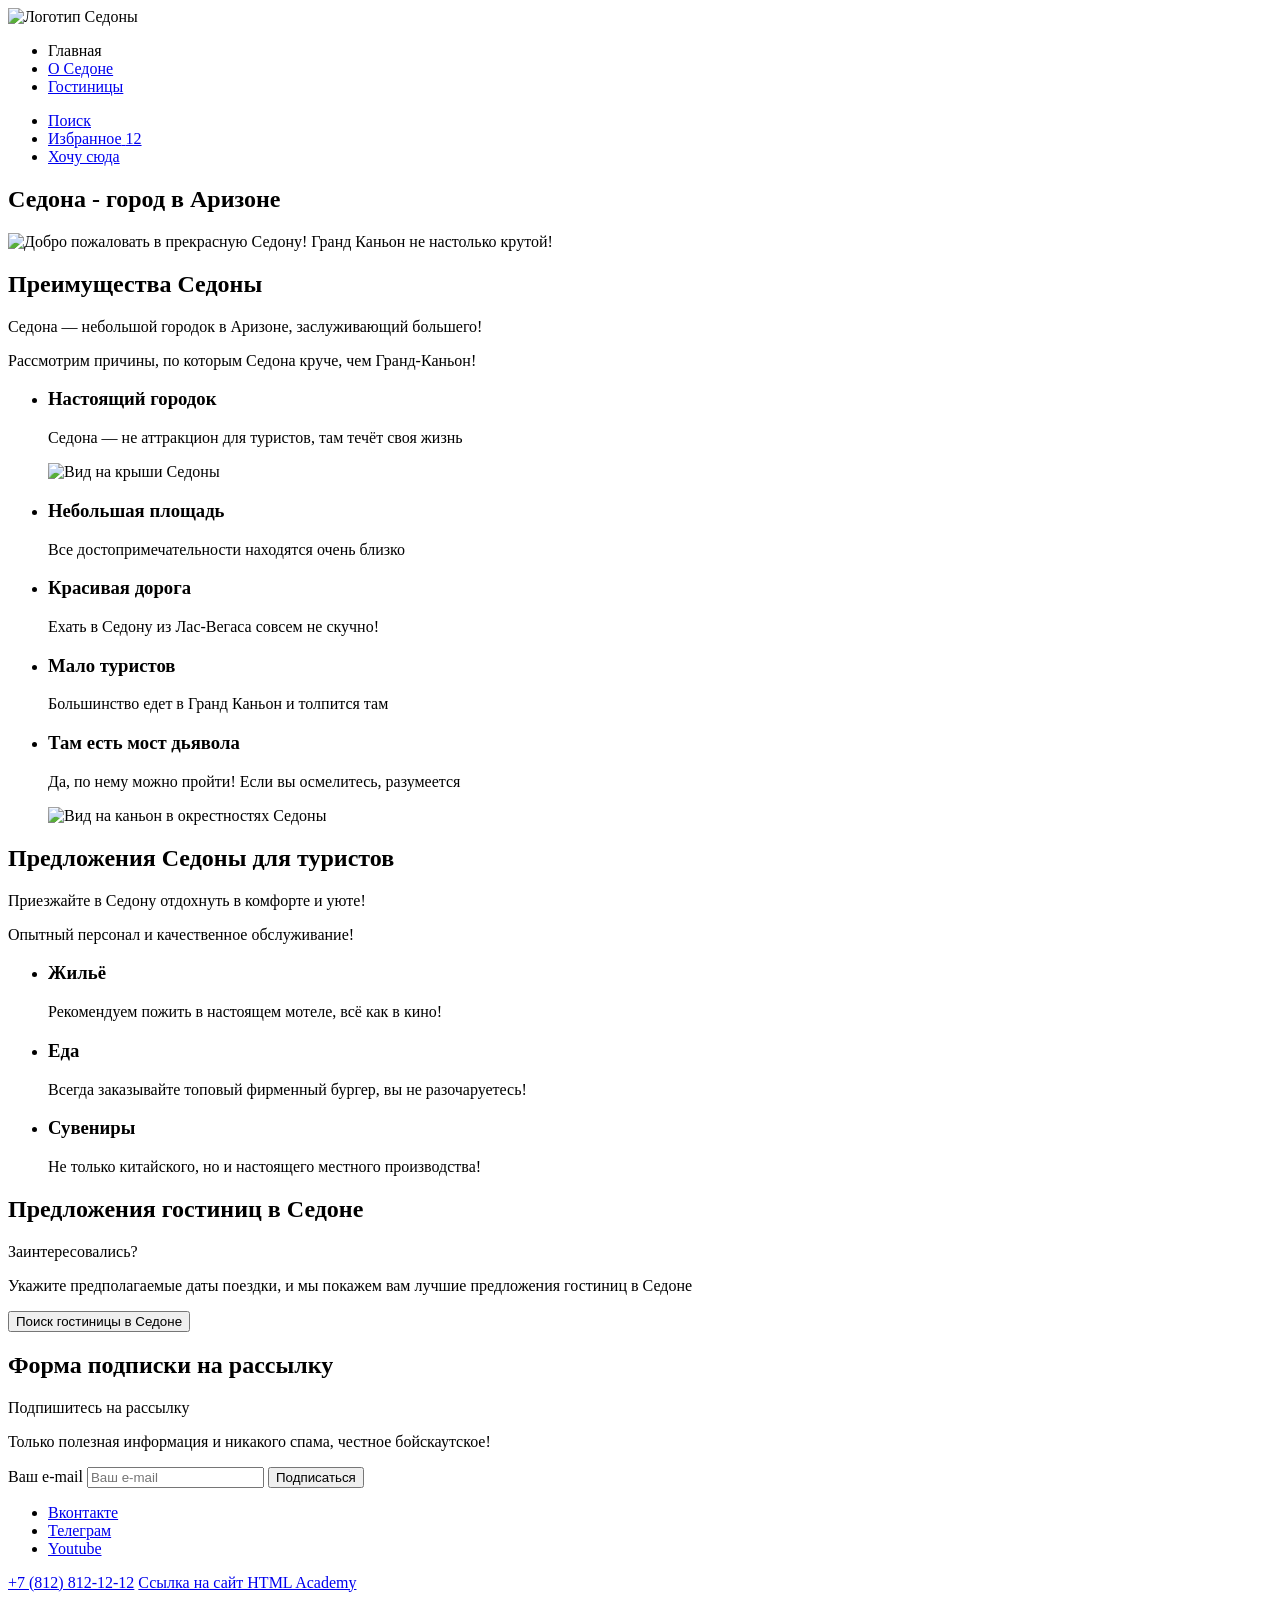
==== index.html @ c97e682a "Добавляет разметку страниц" ====
<!DOCTYPE html>
<html lang="ru">

  <head>
    <meta charset="utf-8">
    <title>HTML Academy: Седона - Главная</title>
  </head>

  <body>
    <header class="page-header">
      <a class="page-header__logo">
        <img class="page-header__logo-img" src="#" alt="Логотип Седоны">
      </a>
      <nav class="navigation">
        <ul class="navigation__list">
          <li class="navigation__item">
            <a class="navigation__link navigation__link_current">Главная</a>
          </li>
          <li class="navigation__item">
            <a class="navigation__link" href="#">О Седоне</a>
          </li>
          <li class="navigation__item">
            <a class="navigation__link" href="catalog.html">Гостиницы</a>
          </li>
        </ul>
      </nav>
      <ul class="user__list">
        <li class="user__item user__search">
          <a class="user__link" href="#">
            <span class="visually-hidden">Поиск</span>
          </a>
        </li>
        <li class="user__item user__like">
          <a class="user__link" href="#">
            <span class="visually-hidden">Избранное</span>
            <span class="user__like-counter">12</span>
          </a>
        </li>
        <li class="user__item user__select">
          <a class="user__link button" href="#">Хочу сюда</a>
        </li>
      </ul>
    </header>
    <main class="main-index">
      <section class="hero">
        <h1 class="visually-hidden">Седона - город в Аризоне</h1>
        <img class="hero__image" src="#" alt="Добро пожаловать в прекрасную Седону! Гранд Каньон не настолько крутой!">
      </section>
      <section class="advantages">
        <div class="intro">
          <h2 class="visually-hidden">Преимущества Седоны</h2>
          <p class="intro__lead">
            Седона — небольшой городок в Аризоне, заслуживающий большего!
          </p>
          <p class="intro__description">
            Рассмотрим причины, по которым Седона круче, чем Гранд-Каньон!
          </p>
        </div>
        <ul class="advantages__list">
          <li class="advantages__item">
            <h3 class="advantages__title">Настоящий городок</h3>
            <p class="advantages__description">
              Седона — не аттракцион для туристов, там течёт своя жизнь
            </p>
            <img class="advantages__image" src="#" alt="Вид на крыши Седоны">
          </li>
          <li class="advantages__item">
            <h3 class="advantages__title">Небольшая площадь</h3>
            <p class="advantages__description">
              Все достопримечательности находятся очень близко
            </p>
          </li>
          <li class="advantages__item">
            <h3 class="advantages__title">Красивая дорога</h3>
            <p class="advantages__description">
              Ехать в Седону из Лас-Вегаса совсем не скучно!
            </p>
          </li>
          <li class="advantages__item">
            <h3 class="advantages__title">Мало туристов</h3>
            <p class="advantages__description">
              Большинство едет в Гранд Каньон и толпится там
            </p>
          </li>
          <li class="advantages__item">
            <h3 class="advantages__title">Там есть мост дьявола</h3>
            <p class="advantages__description">
              Да, по нему можно пройти! Если вы осмелитесь, разумеется
            </p>
            <img class="advantages__image" src="#" alt="Вид на каньон в окрестностях Седоны">
          </li>
        </ul>
      </section>
      <section class="services">
        <div class="intro">
          <h2 class="visually-hidden">Предложения Седоны для туристов</h2>
          <p class="intro__lead">
            Приезжайте в Седону отдохнуть в комфорте и уюте!
          </p>
          <p class="intro__description">
            Опытный персонал и качественное обслуживание!
          </p>
        </div>
        <ul class="services__list">
          <li class="services__item">
            <h3 class="services__title">Жильё</h3>
            <p class="services__description">
              Рекомендуем пожить в настоящем мотеле, всё как в кино!
            </p>
          </li>
          <li class="services__item">
            <h3 class="services__title">Еда</h3>
            <p class="services__description">
              Всегда заказывайте топовый фирменный бургер, вы не разочаруетесь!
            </p>
          </li>
          <li class="services__item">
            <h3 class="services__title">Сувениры</h3>
            <p class="services__description">
              Не только китайского, но и настоящего местного производства!
            </p>
          </li>
        </ul>
      </section>
      <section class="search-hotel">
        <div class="intro">
          <h2 class="visually-hidden">Предложения гостиниц в Седоне</h2>
          <p class="intro__lead">Заинтересовались?</p>
          <p class="intro__description">
            Укажите предполагаемые даты поездки, и мы покажем вам лучшие
            предложения гостиниц в Седоне
          </p>
        </div>
        <button class="button search-hotel__button">
          Поиск гостиницы в Седоне
        </button>
      </section>
      <section class="subscribe">
        <h2 class="visually-hidden">Форма подписки на рассылку</h2>
        <div class="intro index-subscribe-intro">
          <p class="intro__lead">Подпишитесь на рассылку</p>
          <p class="intro__description">
            Только полезная информация и никакого спама, честное бойскаутское!
          </p>
        </div>
        <form class="subscribe__form" action="https://echo.htmlacademy.ru" method="post">
          <label class="visually-hidden" for="subscribe-email">Ваш e-mail</label>
          <input class="subscribe__input" id="subscribe-email" type="email" name="subscribe-email"
            placeholder="Ваш e-mail" required>
          <button class="button subscribe__button" type="submit">
            Подписаться
          </button>
        </form>
      </section>
    </main>
    <footer class="page-footer">
      <ul class="social__list">
        <li class="social__item">
          <a class="social__link" href="https://vk.com/htmlacademy" target="_blank">
            <span class="visually-hidden">Вконтакте</span>
          </a>
        </li>
        <li class="social__item">
          <a class="social__link" href="https://t.me/htmlacademy" target="_blank">
            <span class="visually-hidden">Телеграм</span>
          </a>
        </li>
        <li class="social__item">
          <a class="social__link" href="https://www.youtube.com/@htmlacademytv" target="_blank">
            <span class="visually-hidden">Youtube</span>
          </a>
        </li>
      </ul>
      <a class="phone" href="tel:+78128121212">+7 (812) 812-12-12</a>
      <a class="academy-logo" href="https://htmlacademy.ru/" target="_blank">
        <span class="visually-hidden">Ссылка на сайт HTML Academy</span>
      </a>
    </footer>
  </body>

</html>
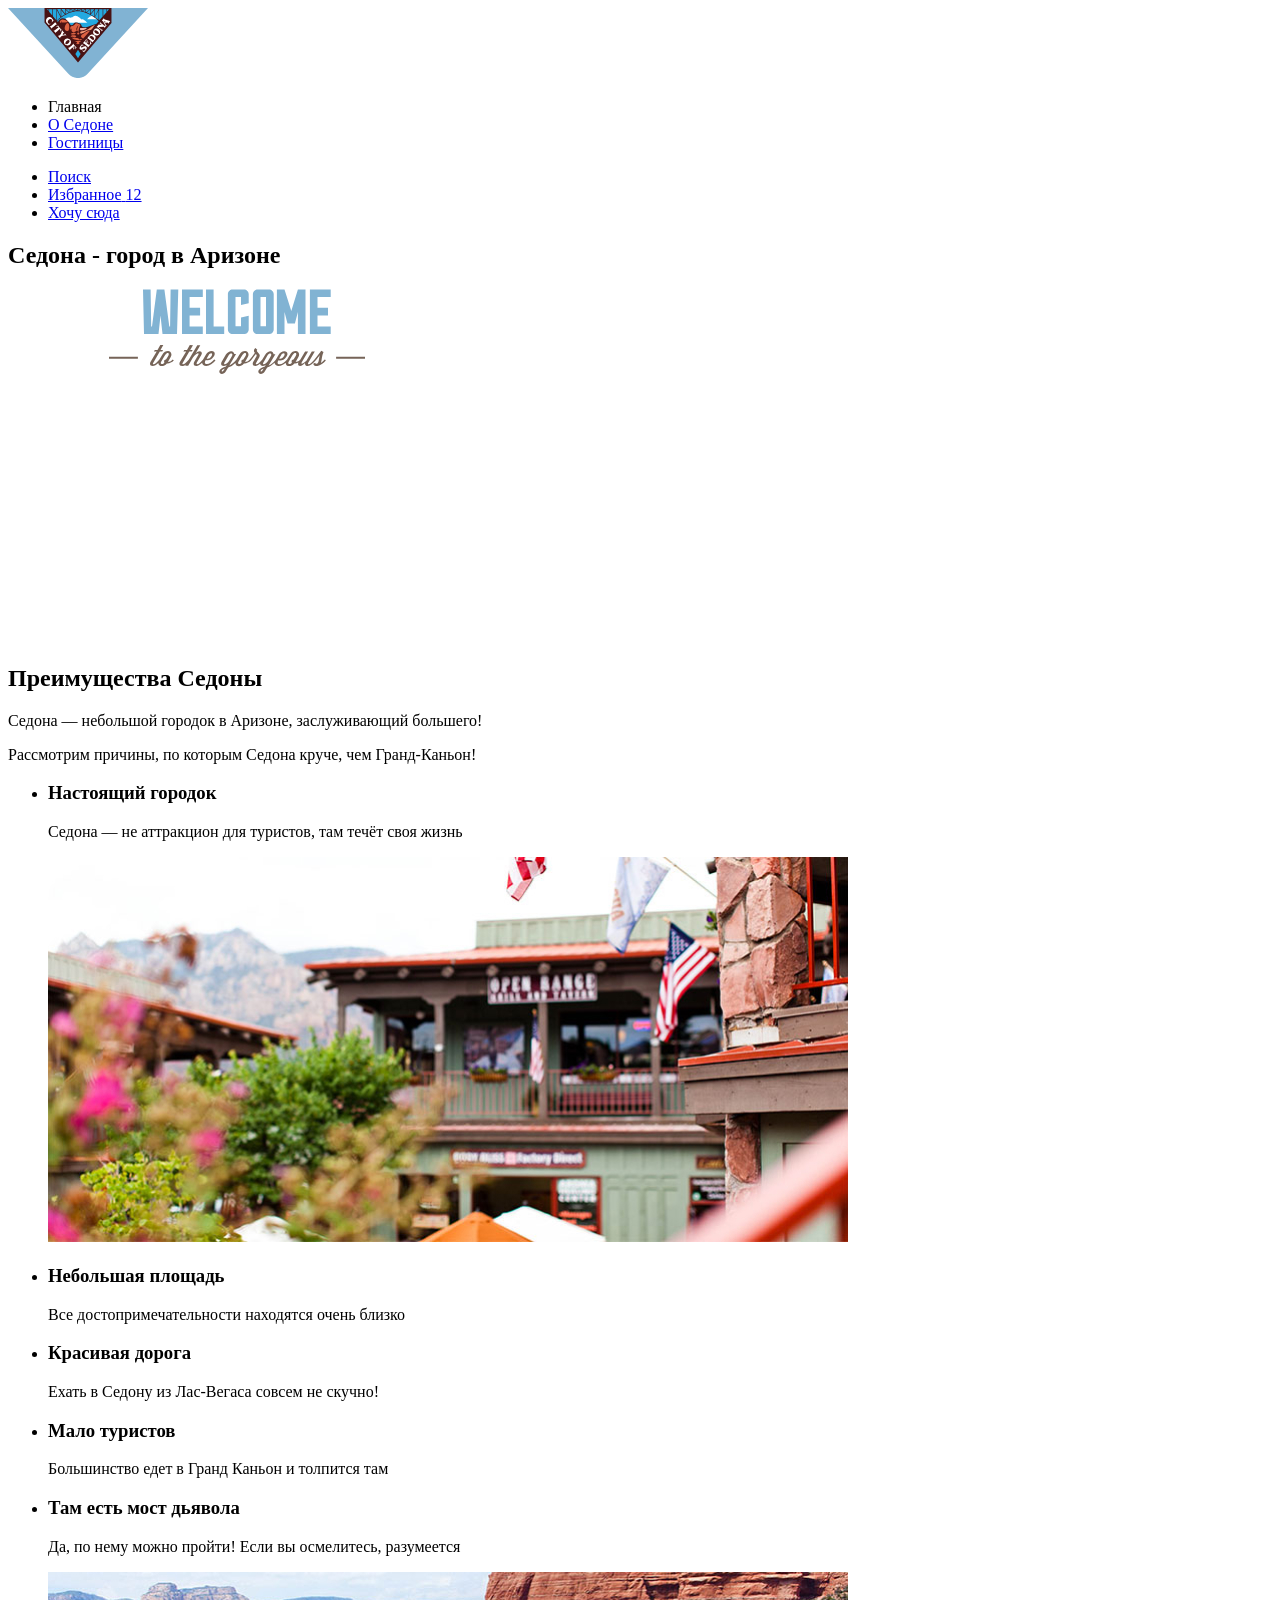
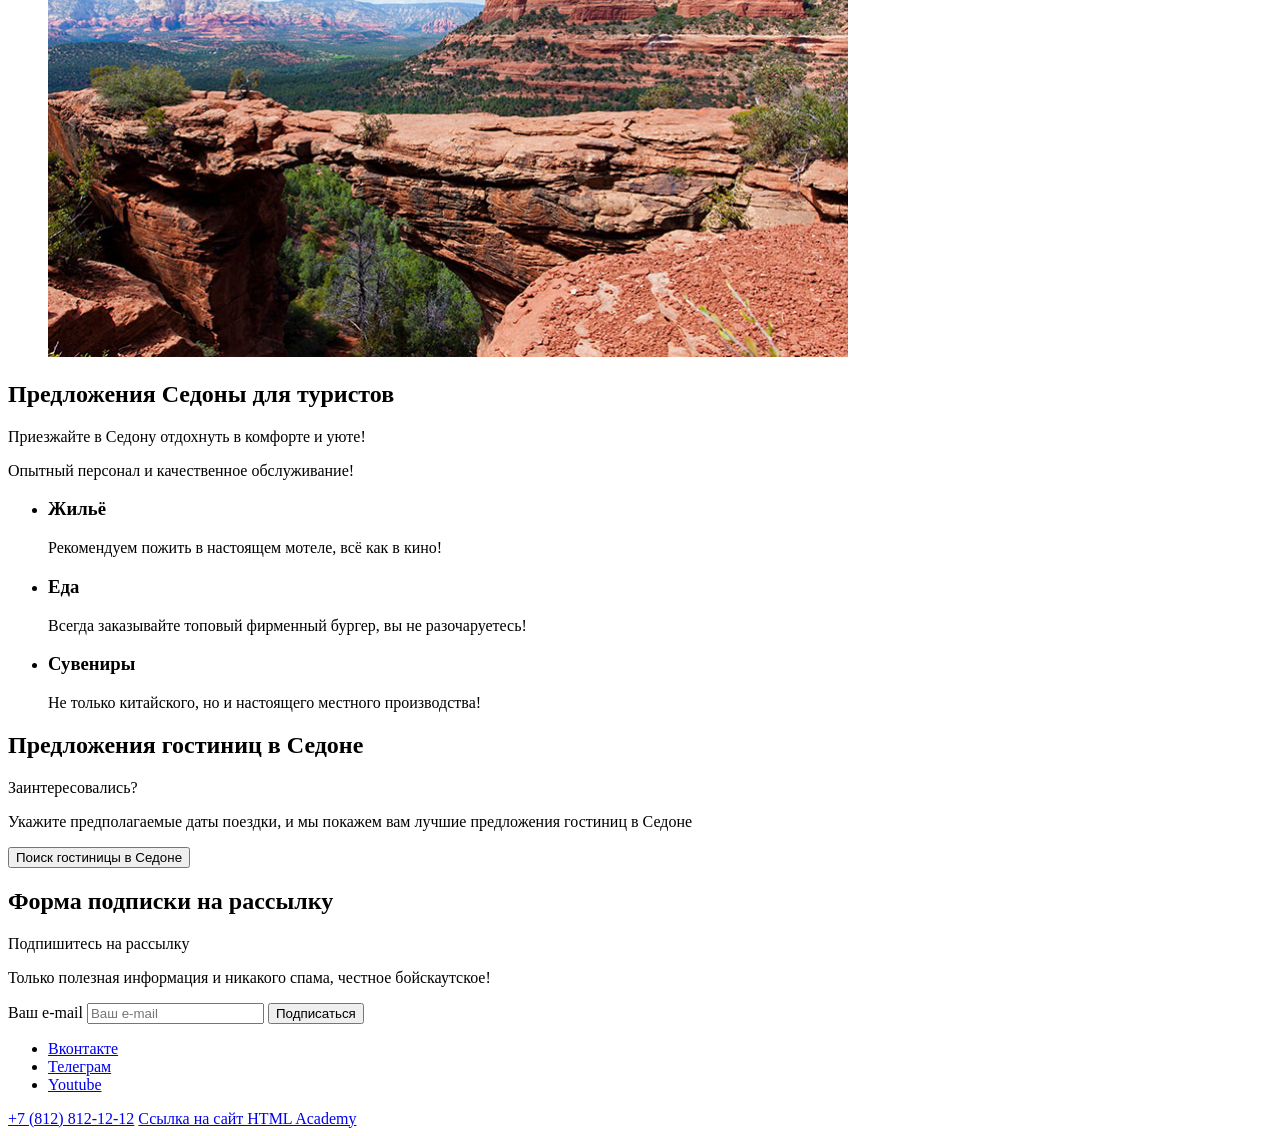
==== commit 07de63b2: "Добавляет контекстные изображения" ====
--- a/index.html
+++ b/index.html
@@ -9,7 +9,7 @@
   <body>
     <header class="page-header">
       <a class="page-header__logo">
-        <img class="page-header__logo-img" src="#" alt="Логотип Седоны">
+        <img class="page-header__logo-img" src="images/logo.svg" width="140" height="70" alt="Логотип Седоны">
       </a>
       <nav class="navigation">
         <ul class="navigation__list">
@@ -44,7 +44,7 @@
     <main class="main-index">
       <section class="hero">
         <h1 class="visually-hidden">Седона - город в Аризоне</h1>
-        <img class="hero__image" src="#" alt="Добро пожаловать в прекрасную Седону! Гранд Каньон не настолько крутой!">
+        <img class="hero__image" src="images/welcome.svg" width="458" height="352" alt="Добро пожаловать в прекрасную Седону! Гранд Каньон не настолько крутой!">
       </section>
       <section class="advantages">
         <div class="intro">
@@ -62,7 +62,7 @@
             <p class="advantages__description">
               Седона — не аттракцион для туристов, там течёт своя жизнь
             </p>
-            <img class="advantages__image" src="#" alt="Вид на крыши Седоны">
+            <img class="advantages__image" src="images/advantages-1.jpg" width="800" height="385" alt="Вид на крыши Седоны">
           </li>
           <li class="advantages__item">
             <h3 class="advantages__title">Небольшая площадь</h3>
@@ -87,7 +87,7 @@
             <p class="advantages__description">
               Да, по нему можно пройти! Если вы осмелитесь, разумеется
             </p>
-            <img class="advantages__image" src="#" alt="Вид на каньон в окрестностях Седоны">
+            <img class="advantages__image" src="images/advantages-2.jpg" width="800" height="385" alt="Вид на каньон в окрестностях Седоны">
           </li>
         </ul>
       </section>
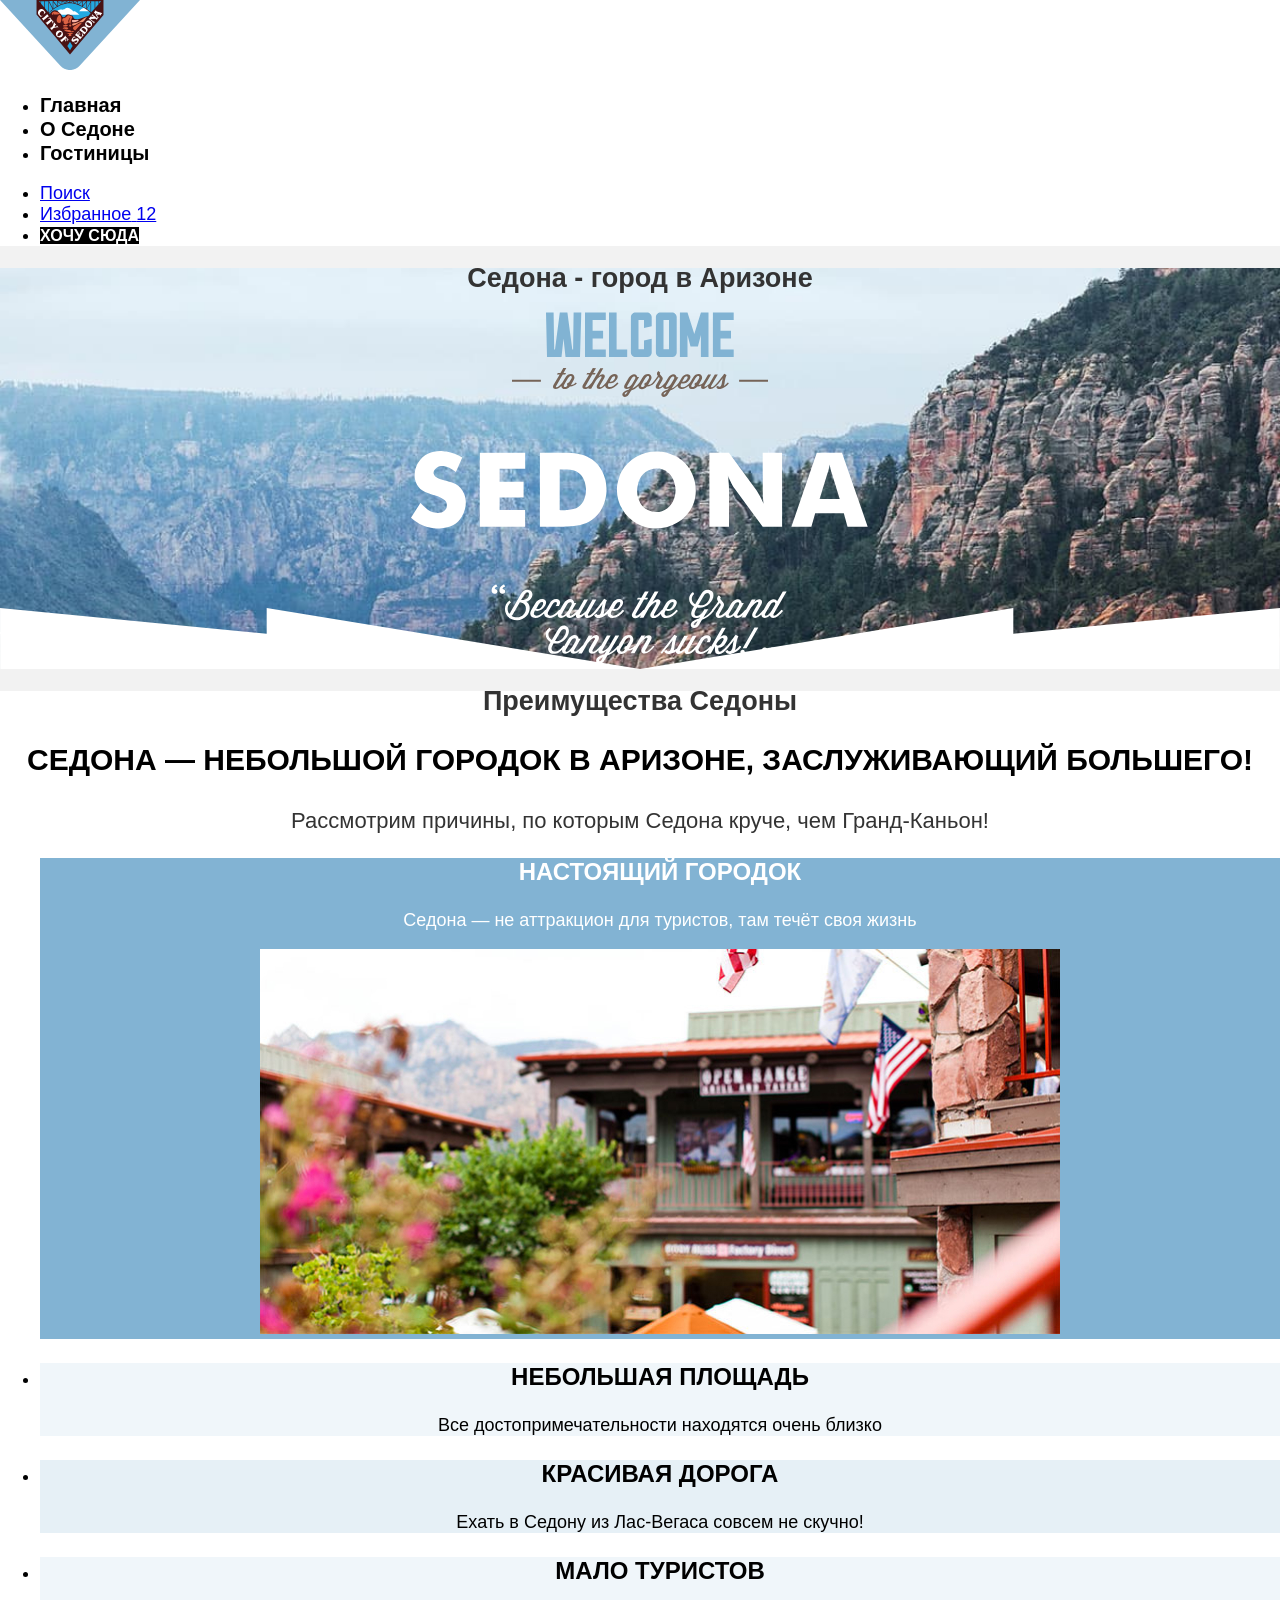
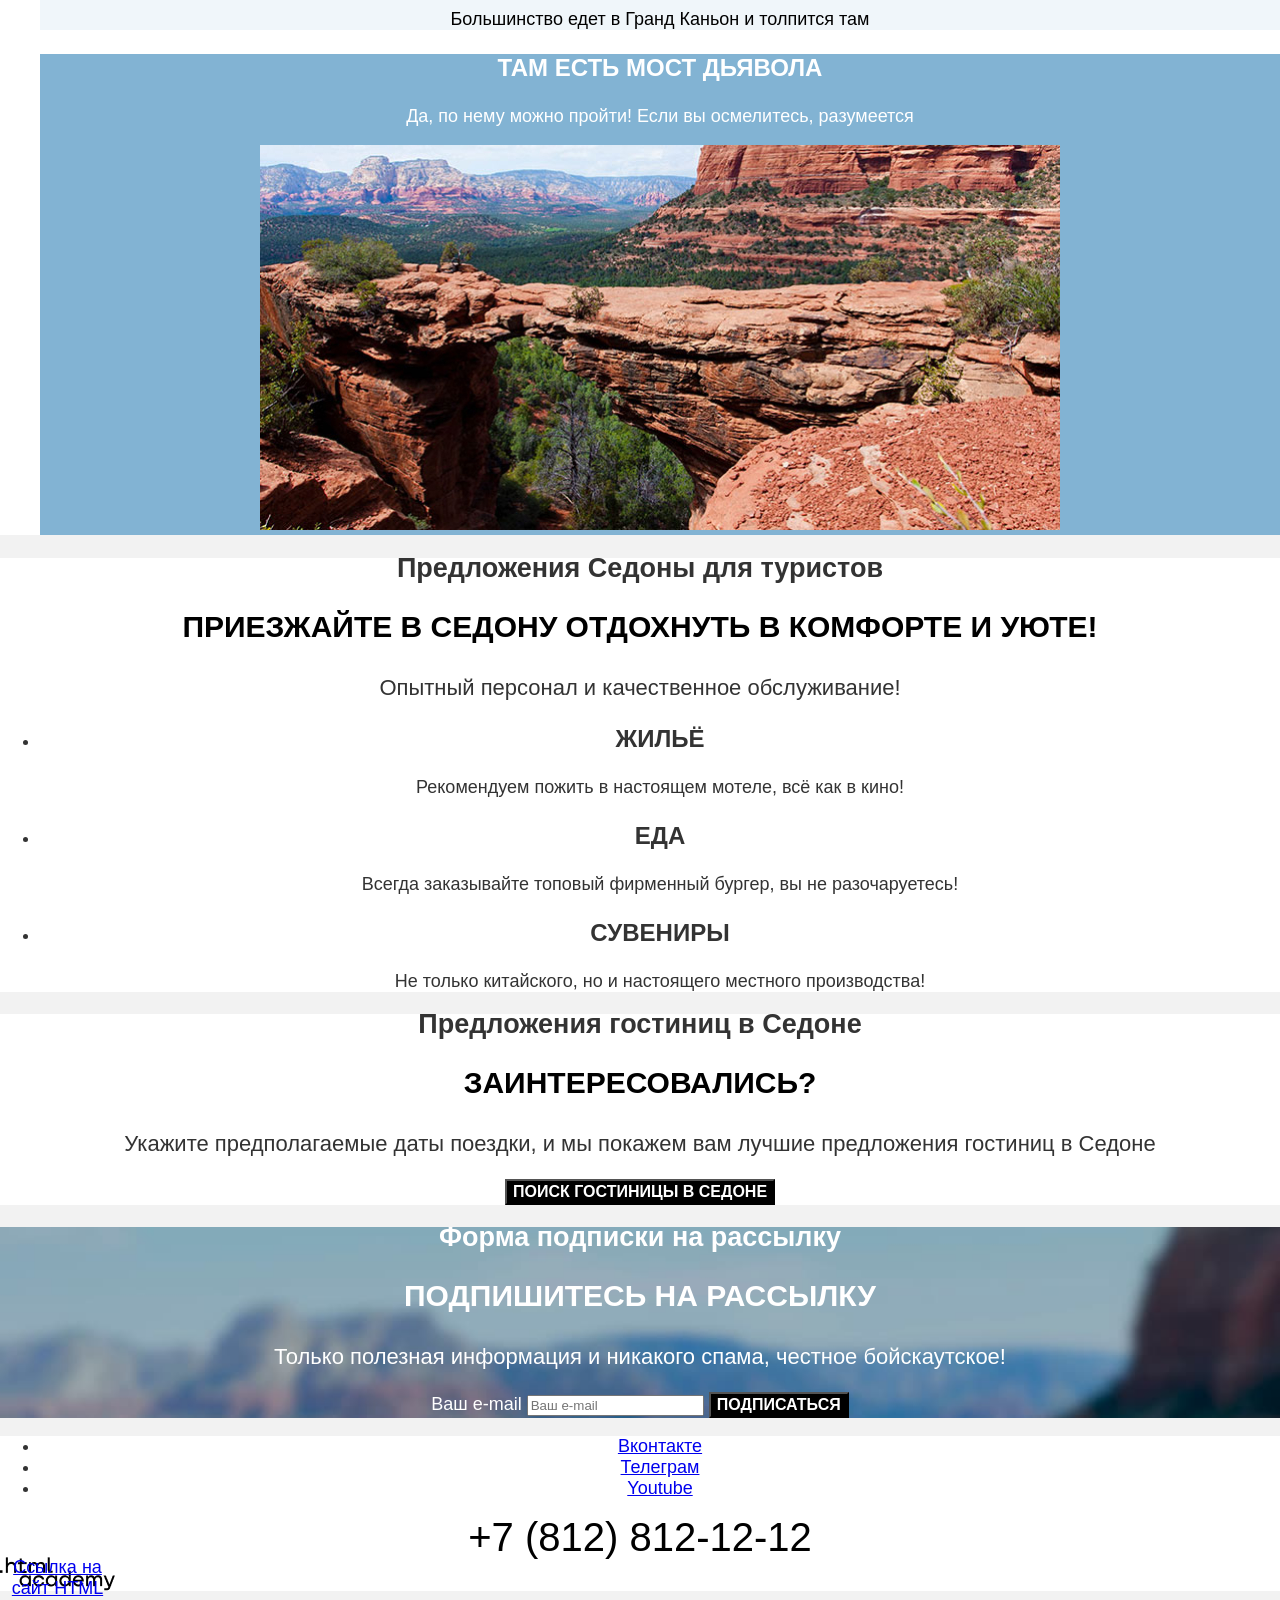
==== commit d94b7c8d: "Добавляет базовую стилизацию" ====
--- a/index.html
+++ b/index.html
@@ -4,6 +4,7 @@
   <head>
     <meta charset="utf-8">
     <title>HTML Academy: Седона - Главная</title>
+    <link rel="stylesheet" href="styles/styles.css">
   </head>
 
   <body>
@@ -58,32 +59,32 @@
         </div>
         <ul class="advantages__list">
           <li class="advantages__item">
-            <h3 class="advantages__title">Настоящий городок</h3>
+            <h3 class="advantages__title block__title">Настоящий городок</h3>
             <p class="advantages__description">
               Седона — не аттракцион для туристов, там течёт своя жизнь
             </p>
             <img class="advantages__image" src="images/advantages-1.jpg" width="800" height="385" alt="Вид на крыши Седоны">
           </li>
           <li class="advantages__item">
-            <h3 class="advantages__title">Небольшая площадь</h3>
+            <h3 class="advantages__title block__title">Небольшая площадь</h3>
             <p class="advantages__description">
               Все достопримечательности находятся очень близко
             </p>
           </li>
           <li class="advantages__item">
-            <h3 class="advantages__title">Красивая дорога</h3>
+            <h3 class="advantages__title block__title">Красивая дорога</h3>
             <p class="advantages__description">
               Ехать в Седону из Лас-Вегаса совсем не скучно!
             </p>
           </li>
           <li class="advantages__item">
-            <h3 class="advantages__title">Мало туристов</h3>
+            <h3 class="advantages__title block__title">Мало туристов</h3>
             <p class="advantages__description">
               Большинство едет в Гранд Каньон и толпится там
             </p>
           </li>
           <li class="advantages__item">
-            <h3 class="advantages__title">Там есть мост дьявола</h3>
+            <h3 class="advantages__title block__title">Там есть мост дьявола</h3>
             <p class="advantages__description">
               Да, по нему можно пройти! Если вы осмелитесь, разумеется
             </p>
@@ -103,19 +104,19 @@
         </div>
         <ul class="services__list">
           <li class="services__item">
-            <h3 class="services__title">Жильё</h3>
+            <h3 class="services__title block__title">Жильё</h3>
             <p class="services__description">
               Рекомендуем пожить в настоящем мотеле, всё как в кино!
             </p>
           </li>
           <li class="services__item">
-            <h3 class="services__title">Еда</h3>
+            <h3 class="services__title block__title">Еда</h3>
             <p class="services__description">
               Всегда заказывайте топовый фирменный бургер, вы не разочаруетесь!
             </p>
           </li>
           <li class="services__item">
-            <h3 class="services__title">Сувениры</h3>
+            <h3 class="services__title block__title">Сувениры</h3>
             <p class="services__description">
               Не только китайского, но и настоящего местного производства!
             </p>
@@ -135,10 +136,10 @@
           Поиск гостиницы в Седоне
         </button>
       </section>
-      <section class="subscribe">
+      <section class="subscribe index-subscribe">
         <h2 class="visually-hidden">Форма подписки на рассылку</h2>
-        <div class="intro index-subscribe-intro">
-          <p class="intro__lead">Подпишитесь на рассылку</p>
+        <div class="intro">
+          <p class="intro__lead index-subscribe">Подпишитесь на рассылку</p>
           <p class="intro__description">
             Только полезная информация и никакого спама, честное бойскаутское!
           </p>
--- a/styles/styles.css
+++ b/styles/styles.css
@@ -0,0 +1,241 @@
+@font-face {
+  font-family: "PT Sans";
+  font-style: normal;
+  font-weight: 400;
+  src: url("../fonts/ptsans-400.woff2") format("woff2");
+  font-display: swap;
+}
+
+@font-face {
+  font-family: "PT Sans";
+  font-style: normal;
+  font-weight: 700;
+  src: url("../fonts/ptsans-700.woff2") format("woff2");
+  font-display: swap;
+}
+
+body {
+  font-family: "PT Sans", sans-serif;
+  font-size: 18px;
+  line-height: 21px;
+  font-weight: 400;
+  font-style: normal;
+  color: #333333;
+  background-color: #f2f2f2;
+  margin: 0;
+}
+
+input,
+textarea {
+  font-family: inherit;
+}
+
+.button {
+  font-family: inherit;
+  font-size: 16px;
+  line-height: 20px;
+  font-weight: 700;
+  text-align: center;
+  color: #ffffff;
+  background-color: #000000;
+  text-decoration: none;
+  text-transform: uppercase;
+}
+
+.page-header {
+  background-color: #ffffff;
+  color: #000000;
+}
+
+.navigation__link {
+  font-family: "PT Sans", sans-serif;
+  color: inherit;
+  font-size: 20px;
+  line-height: 24px;
+  font-weight: 700;
+  text-decoration: none;
+}
+
+.hero {
+  background-color: #83B3D3;
+  background-image: url("../images/divider.svg"),
+    url("../images/index-background.jpg");
+  background-size: 100% auto, cover;
+  background-position: left bottom, left top;
+  background-repeat: no-repeat;
+  text-align: center;
+}
+
+.intro__lead {
+  color: #000000;
+  font-size: 30px;
+  line-height: 36px;
+  font-weight: 700;
+  text-transform: uppercase;
+}
+
+.intro__description {
+  font-size: 22px;
+  line-height: 26px;
+}
+
+.block__title {
+  font-size: 24px;
+  line-height: 28px;
+  text-transform: uppercase;
+  text-weight: 700;
+}
+
+.advantages {
+  background-color: #ffffff;
+  text-align: center;
+}
+
+.advantages__list .advantages__item:nth-child(odd) {
+  background-color: rgba(131, 179, 211, 0.2);
+}
+
+.advantages__list .advantages__item:nth-child(even) {
+  background-color: rgba(131, 179, 211, 0.12);
+}
+
+.advantages__list .advantages__item:first-child {
+  color: white;
+  background-color: #82B3D3;
+}
+
+.advantages__list .advantages__item:last-child {
+  color: white;
+  background-color: #82B3D3;
+}
+
+.advantages__list .advantages__item:not(:first-child):not(:last-child) {
+  color: black;
+}
+
+
+.services {
+  background-color: #ffffff;
+  text-align: center;
+}
+
+.search-hotel {
+  background-color: #ffffff;
+  text-align: center;
+}
+
+.subscribe {
+  background-color: #81B3D2;
+  background-image: url("../images/subscribe.jpg");
+  background-size: cover;
+  background-repeat: no-repeat;
+  text-align: center;
+}
+
+.index-subscribe {
+  color: #ffffff;
+}
+
+.page-footer {
+  background-color: #ffffff;
+  text-align: center;
+}
+
+.phone {
+  display: block;
+  font-size: 40px;
+  line-height: 40px;
+  color: #000000;
+  text-decoration: none;
+}
+
+.academy-logo {
+  display: block;
+  width: 115px;
+  height: 34px;
+  background-image: url("../images/html-academy.png");
+  background-size: cover;
+  background-repeat: no-repeat;
+}
+
+.filter {
+  color: #ffffff;
+  background-color: #81B3D2;
+  background-image: url("../images/filter.jpg");
+  background-size: cover;
+  background-repeat: no-repeat;
+  text-align: center;
+}
+
+.inner-header__title {
+  font-size: 60px;
+  line-height: 78px;
+  text-weight: 700;
+}
+
+.breadcrumbs__link {
+  color: inherit;
+  font-size: 16px;
+  line-height: 21px;
+  text-decoration: none;
+}
+
+.catalog-filter__title {
+  font-size: 20px;
+  line-height: 24px;
+  font-weight: 700;
+}
+
+.control {
+  font-size: 18px;
+  line-height: 21px;
+}
+
+.catalog {
+  background-color: #ffffff;
+}
+
+.catalog__title {
+  font-size: 30px;
+  line-height: 36px;
+  font-weight: 700;
+  text-transform: uppercase;
+}
+
+.hotel-card__link {
+  color: #000000;
+  text-decoration: none;
+}
+
+.hotel-card__title {
+  font-size: 24px;
+  line-height: 28px;
+  font-weight: 700;
+}
+
+.rating {
+  font-size: 16px;
+  line-height: 20px;
+  text-transform: uppercase;
+}
+
+.subscribe-inner {
+  background: 0 #ffffff;
+}
+
+.pagination {
+  background-color: #ffffff;
+}
+
+.pagination__link {
+  color: #ffffff;
+  background-color: #82B3D3;
+  text-decoration: none;
+  line-height: 16px;
+  font-weight: 700;
+}
+
+.pagination__current {
+  color: #000000;
+  background-color: #F2F2F2;
+}
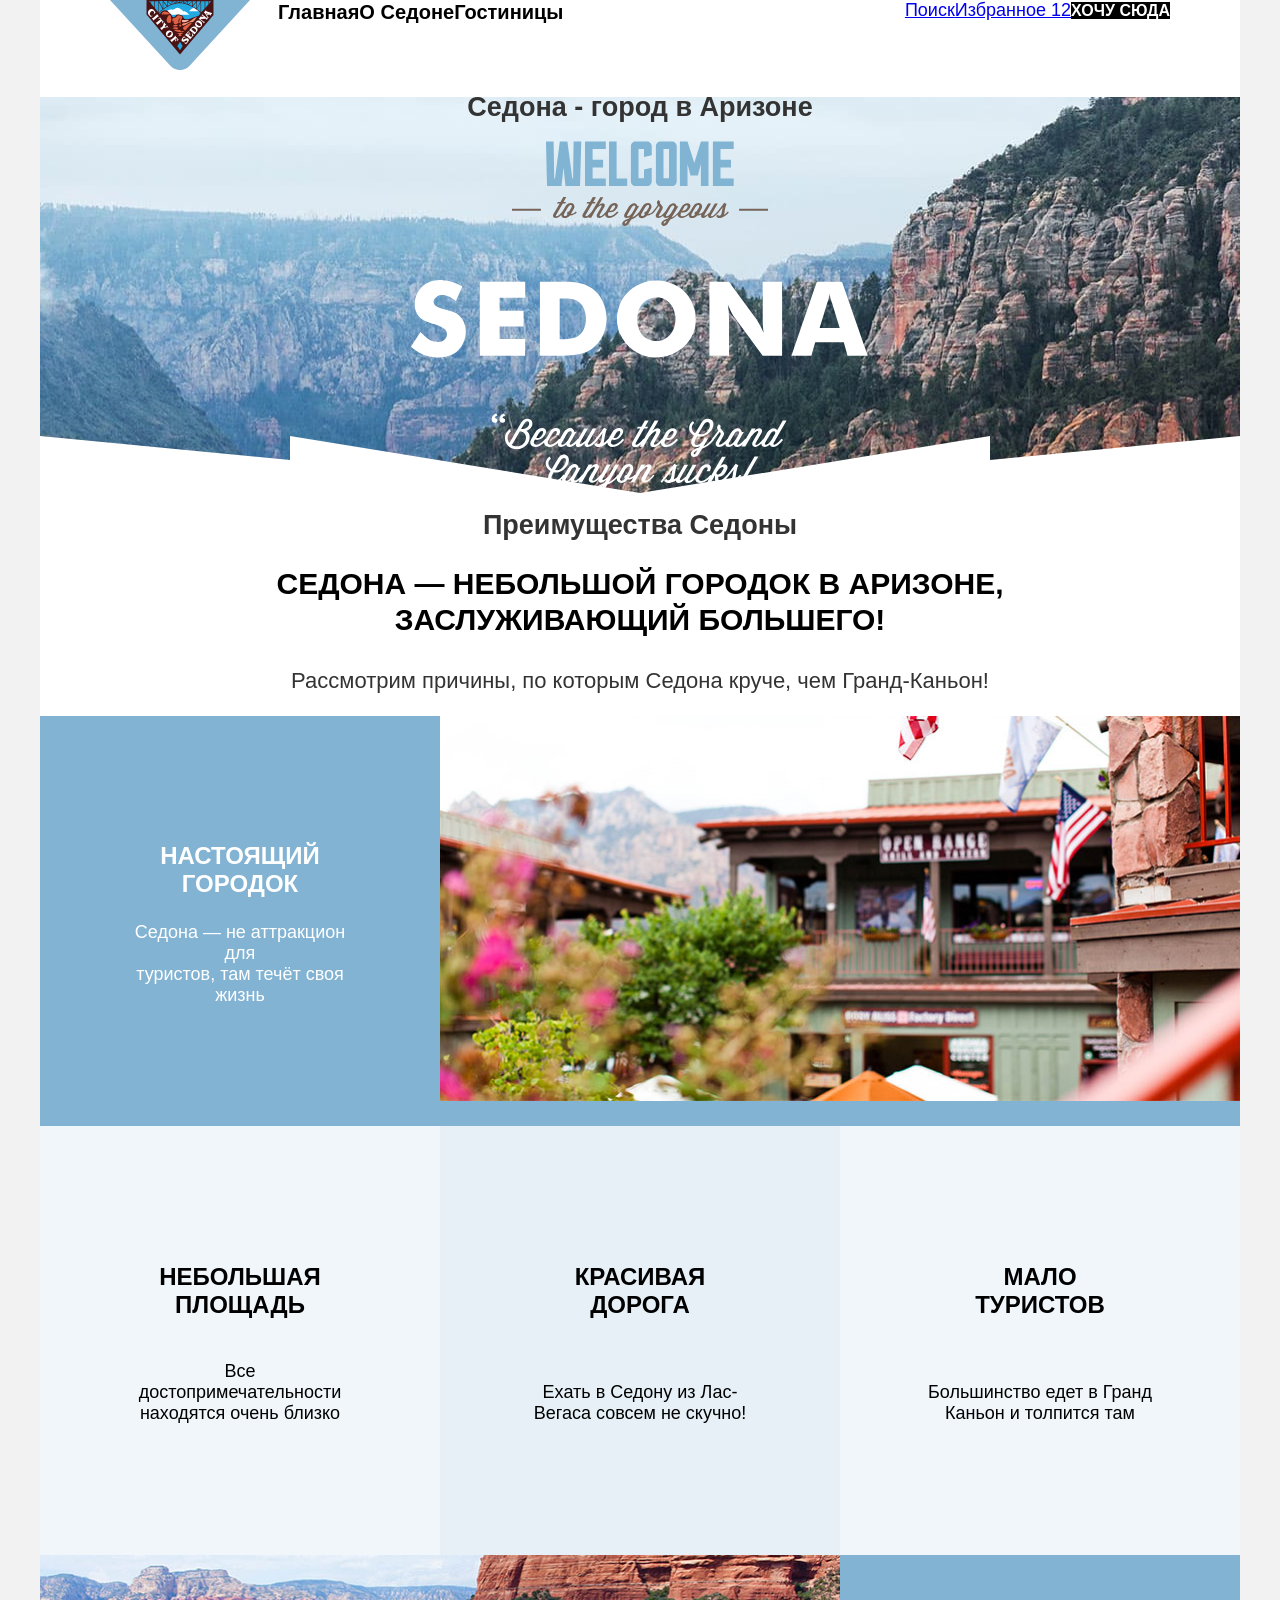
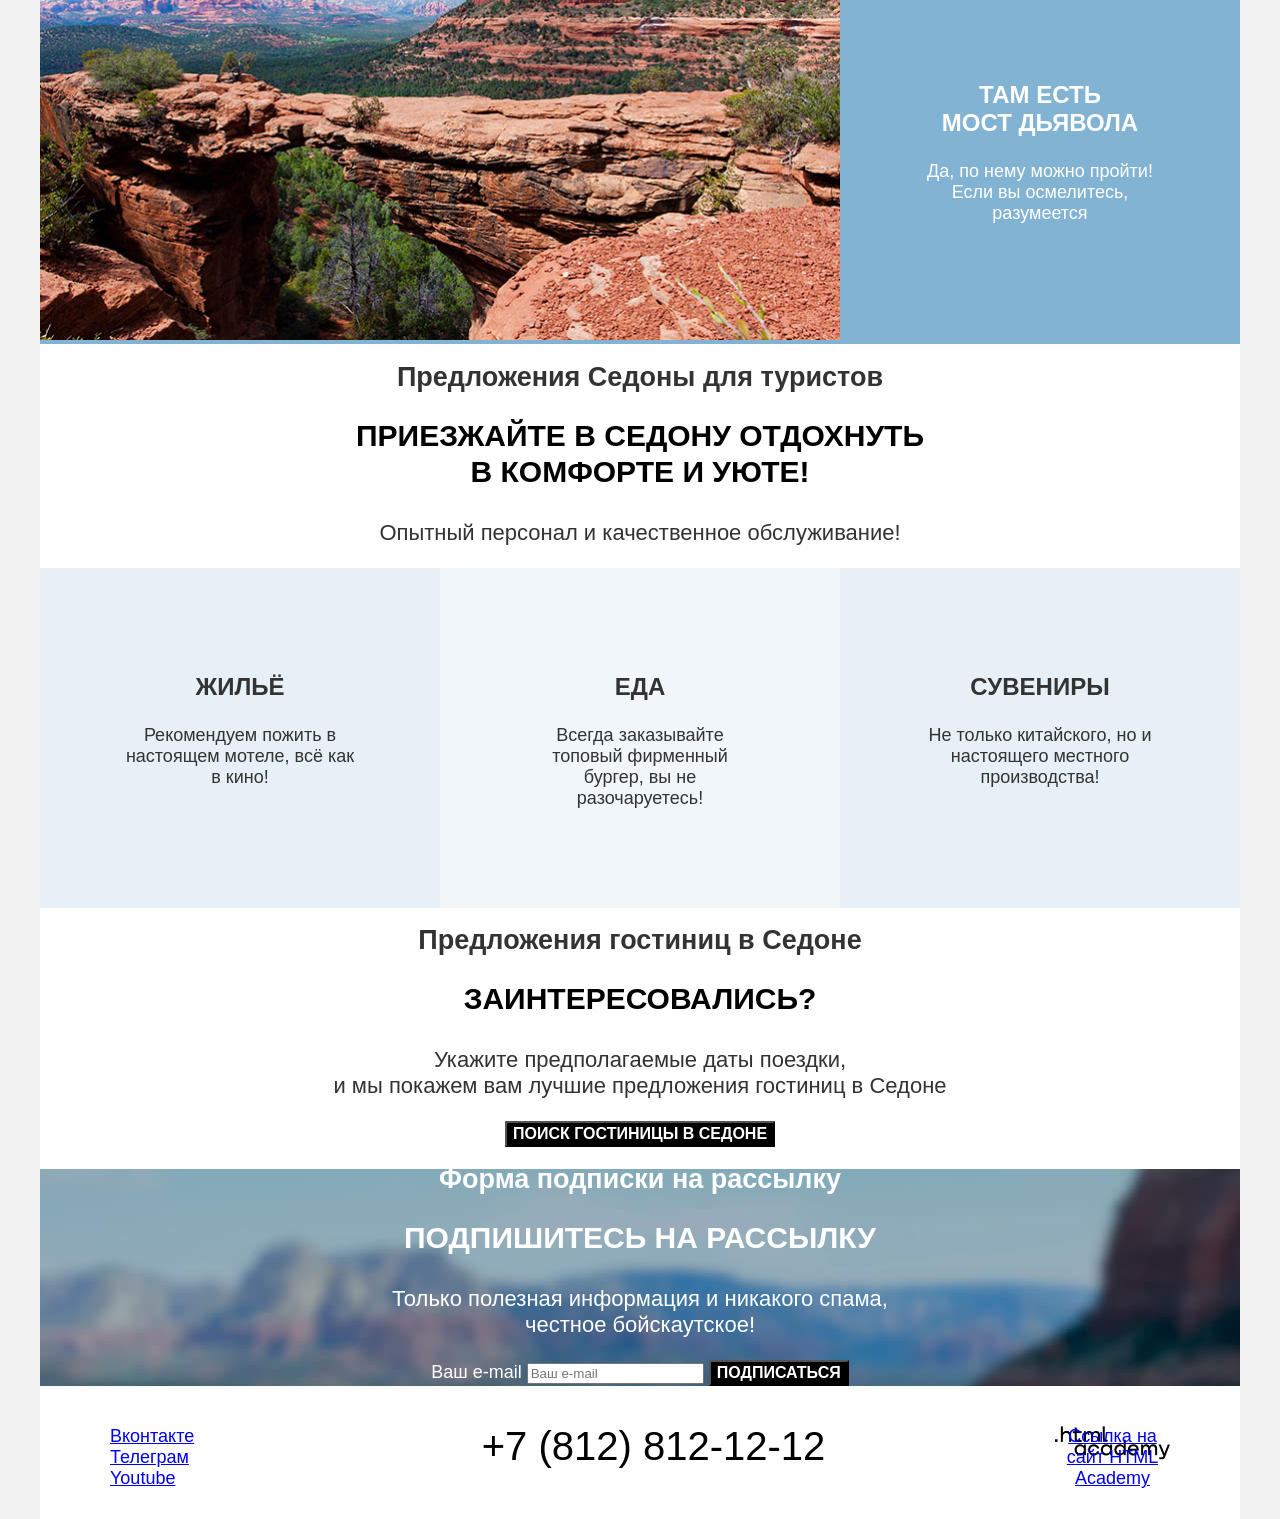
==== commit 12ca379d: "Добавляет сетку на флексах" ====
--- a/index.html
+++ b/index.html
@@ -8,175 +8,181 @@
   </head>
 
   <body>
-    <header class="page-header">
-      <a class="page-header__logo">
-        <img class="page-header__logo-img" src="images/logo.svg" width="140" height="70" alt="Логотип Седоны">
-      </a>
-      <nav class="navigation">
-        <ul class="navigation__list">
-          <li class="navigation__item">
-            <a class="navigation__link navigation__link_current">Главная</a>
+    <div class="main-container">
+      <header class="page-header">
+        <nav class="navigation">
+          <a class="page-header__logo">
+            <img class="page-header__logo-img" src="images/svg/logo.svg" width="140" height="70" alt="Логотип Седоны">
+          </a>
+          <ul class="navigation__list">
+            <li class="navigation__item">
+              <a class="navigation__link navigation__link_current">Главная</a>
+            </li>
+            <li class="navigation__item">
+              <a class="navigation__link" href="#">О Седоне</a>
+            </li>
+            <li class="navigation__item">
+              <a class="navigation__link" href="catalog.html">Гостиницы</a>
+            </li>
+          </ul>
+          <ul class="navigation__list user__list">
+            <li class="user__item user__search">
+              <a class="user__link" href="#">
+                <span class="visually-hidden">Поиск</span>
+              </a>
+            </li>
+            <li class="user__item user__like">
+              <a class="user__link" href="#">
+                <span class="visually-hidden">Избранное</span>
+                <span class="user__like-counter">12</span>
+              </a>
+            </li>
+            <li class="user__item user__select">
+              <a class="user__link button" href="#">Хочу сюда</a>
+            </li>
+          </ul>
+        </nav>
+      </header>
+      <main class="main-index">
+        <section class="hero">
+          <h1 class="visually-hidden">Седона - город в Аризоне</h1>
+          <img class="hero__image" src="images/svg/welcome.svg" width="458" height="352" alt="Добро пожаловать в прекрасную Седону! Гранд Каньон не настолько крутой!">
+        </section>
+        <section class="advantages">
+          <div class="intro">
+            <h2 class="visually-hidden">Преимущества Седоны</h2>
+            <p class="intro__lead">
+              Седона — небольшой городок в Аризоне, <br> заслуживающий большего!
+            </p>
+            <p class="intro__description">
+              Рассмотрим причины, по которым Седона круче, чем Гранд-Каньон!
+            </p>
+          </div>
+          <ul class="advantages__list">
+            <li class="advantages__item">
+              <div class="advantages__text-content">
+                <h3 class="advantages__title block__title">Настоящий<br> городок</h3>
+                <p class="advantages__description">
+                  Седона — не аттракцион для<br> туристов, там течёт своя<br> жизнь
+                </p>
+              </div>
+              <img class="advantages__image" src="images/advantages-1.jpg" width="800" height="385" alt="Вид на крыши Седоны">
+            </li>
+            <li class="advantages__item">
+              <h3 class="advantages__title block__title">Небольшая<br> площадь</h3>
+              <p class="advantages__description">
+                Все достопримечательности находятся очень близко
+              </p>
+            </li>
+            <li class="advantages__item">
+              <h3 class="advantages__title block__title">Красивая<br> дорога</h3>
+              <p class="advantages__description">
+                Ехать в Седону из Лас-Вегаса совсем не скучно!
+              </p>
+            </li>
+            <li class="advantages__item">
+              <h3 class="advantages__title block__title">Мало<br> туристов</h3>
+              <p class="advantages__description">
+                Большинство едет в Гранд Каньон и толпится там
+              </p>
+            </li>
+            <li class="advantages__item">
+              <div class="advantages__text-content">
+                <h3 class="advantages__title block__title">Там есть<br> мост дьявола</h3>
+                <p class="advantages__description">
+                  Да, по нему можно пройти! Если вы осмелитесь, разумеется
+                </p>
+              </div>
+              <img class="advantages__image" src="images/advantages-2.jpg" width="800" height="385" alt="Вид на каньон в окрестностях Седоны">
+            </li>
+          </ul>
+        </section>
+        <section class="services">
+          <div class="intro">
+            <h2 class="visually-hidden">Предложения Седоны для туристов</h2>
+            <p class="intro__lead">
+              Приезжайте в Седону отдохнуть<br> в комфорте и уюте!
+            </p>
+            <p class="intro__description">
+              Опытный персонал и качественное обслуживание!
+            </p>
+          </div>
+          <ul class="services__list">
+            <li class="services__item">
+              <h3 class="services__title block__title">Жильё</h3>
+              <p class="services__description">
+                Рекомендуем пожить в настоящем мотеле, всё как в кино!
+              </p>
+            </li>
+            <li class="services__item">
+              <h3 class="services__title block__title">Еда</h3>
+              <p class="services__description">
+                Всегда заказывайте топовый фирменный бургер, вы не разочаруетесь!
+              </p>
+            </li>
+            <li class="services__item">
+              <h3 class="services__title block__title">Сувениры</h3>
+              <p class="services__description">
+                Не только китайского, но и настоящего местного производства!
+              </p>
+            </li>
+          </ul>
+        </section>
+        <section class="search-hotel">
+          <div class="intro">
+            <h2 class="visually-hidden">Предложения гостиниц в Седоне</h2>
+            <p class="intro__lead">Заинтересовались?</p>
+            <p class="intro__description">
+              Укажите предполагаемые даты поездки,<br> и мы покажем вам лучшие
+              предложения гостиниц в Седоне
+            </p>
+          </div>
+          <button class="button search-hotel__button">
+            Поиск гостиницы в Седоне
+          </button>
+        </section>
+        <section class="subscribe index-subscribe">
+          <h2 class="visually-hidden">Форма подписки на рассылку</h2>
+          <div class="intro">
+            <p class="intro__lead index-subscribe">Подпишитесь на рассылку</p>
+            <p class="intro__description">
+              Только полезная информация и никакого спама,<br> честное бойскаутское!
+            </p>
+          </div>
+          <form class="subscribe__form" action="https://echo.htmlacademy.ru" method="post">
+            <label class="visually-hidden" for="subscribe-email">Ваш e-mail</label>
+            <input class="subscribe__input" id="subscribe-email" type="email" name="subscribe-email"
+              placeholder="Ваш e-mail" required>
+            <button class="button subscribe__button" type="submit">
+              Подписаться
+            </button>
+          </form>
+        </section>
+      </main>
+      <footer class="page-footer">
+        <ul class="social__list">
+          <li class="social__item">
+            <a class="social__link" href="https://vk.com/htmlacademy" target="_blank">
+              <span class="visually-hidden">Вконтакте</span>
+            </a>
           </li>
-          <li class="navigation__item">
-            <a class="navigation__link" href="#">О Седоне</a>
+          <li class="social__item">
+            <a class="social__link" href="https://t.me/htmlacademy" target="_blank">
+              <span class="visually-hidden">Телеграм</span>
+            </a>
           </li>
-          <li class="navigation__item">
-            <a class="navigation__link" href="catalog.html">Гостиницы</a>
+          <li class="social__item">
+            <a class="social__link" href="https://www.youtube.com/@htmlacademytv" target="_blank">
+              <span class="visually-hidden">Youtube</span>
+            </a>
           </li>
         </ul>
-      </nav>
-      <ul class="user__list">
-        <li class="user__item user__search">
-          <a class="user__link" href="#">
-            <span class="visually-hidden">Поиск</span>
-          </a>
-        </li>
-        <li class="user__item user__like">
-          <a class="user__link" href="#">
-            <span class="visually-hidden">Избранное</span>
-            <span class="user__like-counter">12</span>
-          </a>
-        </li>
-        <li class="user__item user__select">
-          <a class="user__link button" href="#">Хочу сюда</a>
-        </li>
-      </ul>
-    </header>
-    <main class="main-index">
-      <section class="hero">
-        <h1 class="visually-hidden">Седона - город в Аризоне</h1>
-        <img class="hero__image" src="images/welcome.svg" width="458" height="352" alt="Добро пожаловать в прекрасную Седону! Гранд Каньон не настолько крутой!">
-      </section>
-      <section class="advantages">
-        <div class="intro">
-          <h2 class="visually-hidden">Преимущества Седоны</h2>
-          <p class="intro__lead">
-            Седона — небольшой городок в Аризоне, заслуживающий большего!
-          </p>
-          <p class="intro__description">
-            Рассмотрим причины, по которым Седона круче, чем Гранд-Каньон!
-          </p>
-        </div>
-        <ul class="advantages__list">
-          <li class="advantages__item">
-            <h3 class="advantages__title block__title">Настоящий городок</h3>
-            <p class="advantages__description">
-              Седона — не аттракцион для туристов, там течёт своя жизнь
-            </p>
-            <img class="advantages__image" src="images/advantages-1.jpg" width="800" height="385" alt="Вид на крыши Седоны">
-          </li>
-          <li class="advantages__item">
-            <h3 class="advantages__title block__title">Небольшая площадь</h3>
-            <p class="advantages__description">
-              Все достопримечательности находятся очень близко
-            </p>
-          </li>
-          <li class="advantages__item">
-            <h3 class="advantages__title block__title">Красивая дорога</h3>
-            <p class="advantages__description">
-              Ехать в Седону из Лас-Вегаса совсем не скучно!
-            </p>
-          </li>
-          <li class="advantages__item">
-            <h3 class="advantages__title block__title">Мало туристов</h3>
-            <p class="advantages__description">
-              Большинство едет в Гранд Каньон и толпится там
-            </p>
-          </li>
-          <li class="advantages__item">
-            <h3 class="advantages__title block__title">Там есть мост дьявола</h3>
-            <p class="advantages__description">
-              Да, по нему можно пройти! Если вы осмелитесь, разумеется
-            </p>
-            <img class="advantages__image" src="images/advantages-2.jpg" width="800" height="385" alt="Вид на каньон в окрестностях Седоны">
-          </li>
-        </ul>
-      </section>
-      <section class="services">
-        <div class="intro">
-          <h2 class="visually-hidden">Предложения Седоны для туристов</h2>
-          <p class="intro__lead">
-            Приезжайте в Седону отдохнуть в комфорте и уюте!
-          </p>
-          <p class="intro__description">
-            Опытный персонал и качественное обслуживание!
-          </p>
-        </div>
-        <ul class="services__list">
-          <li class="services__item">
-            <h3 class="services__title block__title">Жильё</h3>
-            <p class="services__description">
-              Рекомендуем пожить в настоящем мотеле, всё как в кино!
-            </p>
-          </li>
-          <li class="services__item">
-            <h3 class="services__title block__title">Еда</h3>
-            <p class="services__description">
-              Всегда заказывайте топовый фирменный бургер, вы не разочаруетесь!
-            </p>
-          </li>
-          <li class="services__item">
-            <h3 class="services__title block__title">Сувениры</h3>
-            <p class="services__description">
-              Не только китайского, но и настоящего местного производства!
-            </p>
-          </li>
-        </ul>
-      </section>
-      <section class="search-hotel">
-        <div class="intro">
-          <h2 class="visually-hidden">Предложения гостиниц в Седоне</h2>
-          <p class="intro__lead">Заинтересовались?</p>
-          <p class="intro__description">
-            Укажите предполагаемые даты поездки, и мы покажем вам лучшие
-            предложения гостиниц в Седоне
-          </p>
-        </div>
-        <button class="button search-hotel__button">
-          Поиск гостиницы в Седоне
-        </button>
-      </section>
-      <section class="subscribe index-subscribe">
-        <h2 class="visually-hidden">Форма подписки на рассылку</h2>
-        <div class="intro">
-          <p class="intro__lead index-subscribe">Подпишитесь на рассылку</p>
-          <p class="intro__description">
-            Только полезная информация и никакого спама, честное бойскаутское!
-          </p>
-        </div>
-        <form class="subscribe__form" action="https://echo.htmlacademy.ru" method="post">
-          <label class="visually-hidden" for="subscribe-email">Ваш e-mail</label>
-          <input class="subscribe__input" id="subscribe-email" type="email" name="subscribe-email"
-            placeholder="Ваш e-mail" required>
-          <button class="button subscribe__button" type="submit">
-            Подписаться
-          </button>
-        </form>
-      </section>
-    </main>
-    <footer class="page-footer">
-      <ul class="social__list">
-        <li class="social__item">
-          <a class="social__link" href="https://vk.com/htmlacademy" target="_blank">
-            <span class="visually-hidden">Вконтакте</span>
-          </a>
-        </li>
-        <li class="social__item">
-          <a class="social__link" href="https://t.me/htmlacademy" target="_blank">
-            <span class="visually-hidden">Телеграм</span>
-          </a>
-        </li>
-        <li class="social__item">
-          <a class="social__link" href="https://www.youtube.com/@htmlacademytv" target="_blank">
-            <span class="visually-hidden">Youtube</span>
-          </a>
-        </li>
-      </ul>
-      <a class="phone" href="tel:+78128121212">+7 (812) 812-12-12</a>
-      <a class="academy-logo" href="https://htmlacademy.ru/" target="_blank">
-        <span class="visually-hidden">Ссылка на сайт HTML Academy</span>
-      </a>
-    </footer>
+        <a class="phone" href="tel:+78128121212">+7 (812) 812-12-12</a>
+        <a class="academy-logo" href="https://htmlacademy.ru/" target="_blank">
+            <span class="visually-hidden">Ссылка на сайт HTML Academy</span>
+        </a>
+      </footer>
+    </div>
   </body>
 
 </html>
--- a/styles/styles.css
+++ b/styles/styles.css
@@ -14,7 +14,13 @@
   font-display: swap;
 }
 
+html {
+  height: 100%;
+}
+
 body {
+  margin: 0;
+  min-height: 100%;
   font-family: "PT Sans", sans-serif;
   font-size: 18px;
   line-height: 21px;
@@ -22,12 +28,21 @@
   font-style: normal;
   color: #333333;
   background-color: #f2f2f2;
-  margin: 0;
 }
 
 input,
 textarea {
   font-family: inherit;
+}
+
+.main-container {
+  display: flex;
+  flex-direction: column;
+  margin: 0 auto;
+  width: 1200px;
+  min-height: 100vh;
+  background-color: #ffffff;
+  /* flex-grow: 1; */
 }
 
 .button {
@@ -45,6 +60,24 @@
 .page-header {
   background-color: #ffffff;
   color: #000000;
+  padding: 0 70px;
+}
+
+.page-header__logo {
+  margin-right: 28px;
+}
+
+.navigation {
+  display: flex;
+  margin: 0 auto;
+}
+
+.navigation__list {
+  display: flex;
+  flex-wrap: wrap;
+  margin: 0;
+  padding: 0;
+  list-style: none;
 }
 
 .navigation__link {
@@ -56,9 +89,14 @@
   text-decoration: none;
 }
 
+.user__list {
+  /* display: flex; */
+  margin-left: auto;
+}
+
 .hero {
   background-color: #83B3D3;
-  background-image: url("../images/divider.svg"),
+  background-image: url("../images/svg/divider.svg"),
     url("../images/index-background.jpg");
   background-size: 100% auto, cover;
   background-position: left bottom, left top;
@@ -66,6 +104,10 @@
   text-align: center;
 }
 
+.hero__image {
+  vertical-align: middle;
+}
+
 .intro__lead {
   color: #000000;
   font-size: 30px;
@@ -83,7 +125,7 @@
   font-size: 24px;
   line-height: 28px;
   text-transform: uppercase;
-  text-weight: 700;
+  font-weight: 700;
 }
 
 .advantages {
@@ -91,32 +133,77 @@
   text-align: center;
 }
 
-.advantages__list .advantages__item:nth-child(odd) {
+.advantages__list {
+  display: flex;
+  flex-wrap: wrap;
+  margin: 0;
+  padding: 0;
+  list-style: none;
+}
+
+.advantages__item:nth-child(odd) {
   background-color: rgba(131, 179, 211, 0.2);
 }
 
-.advantages__list .advantages__item:nth-child(even) {
+.advantages__item:nth-child(even) {
   background-color: rgba(131, 179, 211, 0.12);
 }
 
-.advantages__list .advantages__item:first-child {
+.advantages__item:first-child {
+  display: flex;
+  width: 1200px;
   color: white;
   background-color: #82B3D3;
 }
 
-.advantages__list .advantages__item:last-child {
+.advantages__item:last-child {
+  display: flex;
+  flex-direction: row-reverse;
+  width: 1200px;
   color: white;
   background-color: #82B3D3;
 }
 
-.advantages__list .advantages__item:not(:first-child):not(:last-child) {
+.advantages__item:not(:first-child):not(:last-child) {
+  display: flex;
+  flex-direction: column;
+  justify-content: space-between;
+  width: 400px;
   color: black;
-}
-
+  box-sizing: border-box;
+  padding: 113px 85px;
+}
+
+.advantages__text-content {
+  box-sizing: border-box;
+  padding: 102px 85px;
+}
 
 .services {
   background-color: #ffffff;
   text-align: center;
+}
+
+.services__list {
+  display: flex;
+  flex-wrap: wrap;
+  margin: 0;
+  padding: 0;
+  list-style: none;
+}
+
+.services__item {
+  box-sizing: border-box;
+  width: 400px;
+  padding: 81px 85px;
+}
+
+.services__item:nth-child(odd) {
+  background-color: rgba(131, 179, 211, 0.2);
+}
+
+.services__item:nth-child(even) {
+  background-color: rgba(131, 179, 211, 0.12);
 }
 
 .search-hotel {
@@ -137,12 +224,28 @@
 }
 
 .page-footer {
-  background-color: #ffffff;
-  text-align: center;
+  box-sizing: border-box;
+  background-color: #ffffff;
+  text-align: center;
+  display: flex;
+  width: 1200px;
+  margin: 0 auto;
+  padding: 40px 70px 30px 70px;
+  justify-content: space-between;
+}
+
+.social__list {
+  display: flex;
+  width: 142px;
+  flex-wrap: wrap;
+  margin: 0;
+  padding: 0;
+  list-style: none;
 }
 
 .phone {
   display: block;
+  width: 720px;
   font-size: 40px;
   line-height: 40px;
   color: #000000;
@@ -164,13 +267,21 @@
   background-image: url("../images/filter.jpg");
   background-size: cover;
   background-repeat: no-repeat;
-  text-align: center;
+  padding: 35px 70px 70px 70px;
 }
 
 .inner-header__title {
   font-size: 60px;
   line-height: 78px;
-  text-weight: 700;
+  font-weight: 700;
+}
+
+.breadcrumbs {
+  display: flex;
+  flex-wrap: wrap;
+  margin: 0;
+  padding: 0;
+  list-style: none;
 }
 
 .breadcrumbs__link {
@@ -180,12 +291,20 @@
   text-decoration: none;
 }
 
+.catalog-filter__form {
+  display: flex;
+}
+
 .catalog-filter__title {
   font-size: 20px;
   line-height: 24px;
   font-weight: 700;
 }
 
+.catalog-filter__buttons {
+  display: flex;
+  flex-direction: column;
+}
 .control {
   font-size: 18px;
   line-height: 21px;
@@ -193,6 +312,15 @@
 
 .catalog {
   background-color: #ffffff;
+  padding: 50px 70px 60px 70px;
+}
+
+.catalog__header {
+  display: flex;
+}
+
+.catalog-view {
+  display: flex;
 }
 
 .catalog__title {
@@ -202,6 +330,19 @@
   text-transform: uppercase;
 }
 
+.hotel-card__list {
+  display: flex;
+  flex-wrap: wrap;
+  justify-content: space-between;
+  margin: 0;
+  padding: 0;
+  list-style: none;
+}
+
+.hotel-card__item {
+  width: 340px;
+}
+
 .hotel-card__link {
   color: #000000;
   text-decoration: none;
@@ -223,11 +364,23 @@
   background: 0 #ffffff;
 }
 
-.pagination {
-  background-color: #ffffff;
+.pagination__list {
+  display: flex;
+  flex-wrap: wrap;
+  background-color: #ffffff;
+  margin: 0;
+  padding: 0;
+  list-style: none;
+}
+
+.pagination__item {
+  width: 60px;
+  margin-right: 8px;
+  text-align: center;
 }
 
 .pagination__link {
+  display: block;
   color: #ffffff;
   background-color: #82B3D3;
   text-decoration: none;
